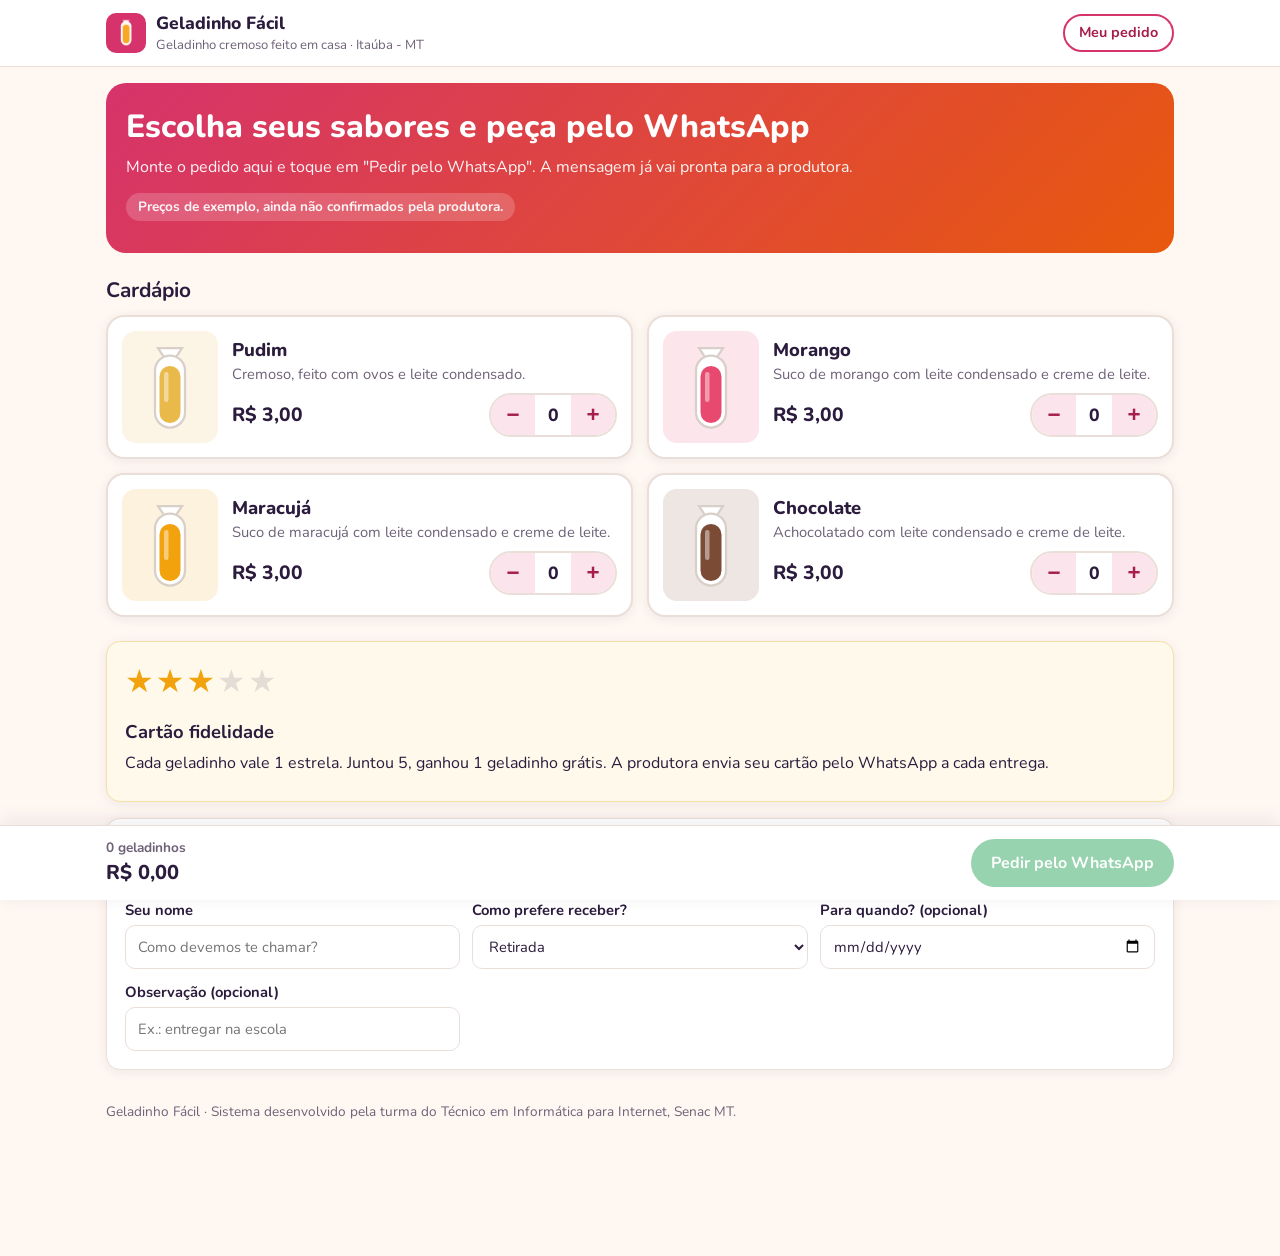
==== index.html @ 3bbc4252 "commit inicial" ====
<!DOCTYPE html>
<html lang="pt-BR">
<head>
  <meta charset="UTF-8">
  <meta name="viewport" content="width=device-width, initial-scale=1">
  <title>Geladinho Fácil | Cardápio</title>
  <meta name="description" content="Cardápio de geladinhos com pedido pelo WhatsApp.">
  <meta name="theme-color" content="#D6336C">
  <link rel="manifest" href="manifest.json">
  <link rel="icon" href="img/icone-192.png">
  <link rel="apple-touch-icon" href="img/icone-192.png">
  <link rel="preconnect" href="https://fonts.googleapis.com">
  <link rel="preconnect" href="https://fonts.gstatic.com" crossorigin>
  <link href="https://fonts.googleapis.com/css2?family=Nunito:wght@400;600;700;800&display=swap" rel="stylesheet">
  <link rel="stylesheet" href="css/style.css">
</head>
<body class="vitrine">
  <a class="pular" href="#catalogo">Pular para o cardápio</a>

  <header class="topo">
    <div class="container topo-conteudo">
      <div class="marca">
        <img src="img/icone-192.png" alt="" width="40" height="40">
        <div>
          <strong data-nome-negocio>Geladinho Fácil</strong>
          <small id="slogan">Geladinho cremoso feito em casa</small>
        </div>
      </div>
      <a class="btn btn-secundario btn-pequeno" href="#seu-pedido">Meu pedido</a>
    </div>
  </header>

  <main class="container">
    <section class="hero">
      <h1>Escolha seus sabores e peça pelo WhatsApp</h1>
      <p>Monte o pedido aqui e toque em "Pedir pelo WhatsApp". A mensagem já vai pronta para a produtora.</p>
      <p class="aviso-exemplo" id="aviso-exemplo" hidden>Preços de exemplo, ainda não confirmados pela produtora.</p>
    </section>

    <h2 class="titulo-secao">Cardápio</h2>
    <section id="catalogo" class="grade-sabores" aria-live="polite">
      <p class="vazio">Carregando cardápio...</p>
    </section>

    <section class="cartao cartao-fidelidade-info">
      <div class="estrelas grandes" aria-hidden="true"><span class="estrela cheia">★</span><span class="estrela cheia">★</span><span class="estrela cheia">★</span><span class="estrela">★</span><span class="estrela">★</span></div>
      <div>
        <h2>Cartão fidelidade</h2>
        <p id="regra-fidelidade">Cada geladinho vale 1 estrela.</p>
      </div>
    </section>

    <section class="cartao" id="seu-pedido">
      <h2>Seu pedido</h2>
      <div id="resumo"></div>
      <div class="form-grade">
        <label>Seu nome
          <input id="nome" autocomplete="name" required placeholder="Como devemos te chamar?">
        </label>
        <label>Como prefere receber?
          <select id="entrega">
            <option>Retirada</option>
            <option>Entrega</option>
          </select>
        </label>
        <label>Para quando? (opcional)
          <input id="data" type="date">
        </label>
        <label>Observação (opcional)
          <input id="obs" placeholder="Ex.: entregar na escola">
        </label>
      </div>
      <p class="erro-form" id="aviso" role="alert"></p>
    </section>
  </main>

  <div class="barra-carrinho" id="barra">
    <div class="container barra-conteudo">
      <div>
        <span id="qtd-total">0 geladinhos</span>
        <strong id="valor-total">R$ 0,00</strong>
      </div>
      <button id="btn-pedir" class="btn btn-whats" disabled>Pedir pelo WhatsApp</button>
    </div>
  </div>

  <footer class="rodape container">
    <p><span data-nome-negocio>Geladinho Fácil</span> · Sistema desenvolvido pela turma do Técnico em Informática para Internet, Senac MT.</p>
  </footer>

  <script src="js/util.js"></script>
  <script src="js/api.js"></script>
  <script src="js/vitrine.js"></script>
</body>
</html>
---- css/style.css ----
/* ==========================================================
   Geladinho Fácil - folha de estilo (mobile first)
   ========================================================== */

:root {
  --cor-primaria: #D6336C;
  --cor-primaria-escura: #A61E4D;
  --cor-primaria-clara: #FCE4EC;
  --cor-fundo: #FFF7F2;
  --cor-superficie: #FFFFFF;
  --cor-texto: #2B1B3D;
  --cor-suave: #6E6178;
  --cor-borda: #EADFD8;
  --cor-estrela: #F2A20C;
  --cor-sucesso: #2B8A3E;
  --cor-perigo: #C92A2A;
  --cor-alerta: #B35C00;
  --cor-whats: #1C9E50;
  --cor-whats-escura: #147A3D;
  --raio: 14px;
  --sombra: 0 2px 12px rgba(43, 27, 61, .07);
  --fonte: 'Nunito', system-ui, -apple-system, 'Segoe UI', Roboto, sans-serif;
}

* { box-sizing: border-box; }

html { scroll-behavior: smooth; }

body {
  margin: 0;
  font-family: var(--fonte);
  font-size: 16px;
  line-height: 1.5;
  color: var(--cor-texto);
  background: var(--cor-fundo);
}

h1, h2, h3 { line-height: 1.25; margin: 0 0 .5rem; }
h2 { font-size: 1.15rem; }
p { margin: 0 0 .5rem; }
img, svg { display: block; }
a { color: var(--cor-primaria-escura); }

:focus-visible { outline: 3px solid var(--cor-primaria); outline-offset: 2px; }

.pular {
  position: absolute; left: -999px; top: 8px; z-index: 100;
  background: var(--cor-texto); color: #fff; padding: 8px 12px; border-radius: 8px;
}
.pular:focus { left: 8px; }

.container { width: 100%; max-width: 1100px; margin: 0 auto; padding: 0 16px; }

.suave { color: var(--cor-suave); font-size: .92rem; }
.positivo { color: var(--cor-sucesso); }
.negativo { color: var(--cor-perigo); }
.alerta-texto { color: var(--cor-alerta); font-size: .92rem; margin-top: 8px; }
.vazio { color: var(--cor-suave); text-align: center; padding: 24px 8px; }
.link { font-weight: 700; font-size: .92rem; }

/* ---------- Botões ---------- */

.btn {
  display: inline-flex; align-items: center; justify-content: center; gap: 6px;
  min-height: 44px; padding: 10px 18px;
  border: 2px solid transparent; border-radius: 999px;
  font: inherit; font-weight: 700; text-decoration: none; cursor: pointer;
  transition: background .15s, transform .1s;
}
.btn:active { transform: scale(.98); }
.btn:disabled { opacity: .45; cursor: not-allowed; }
.btn small { font-weight: 600; opacity: .8; }
.btn-primario { background: var(--cor-primaria); color: #fff; }
.btn-primario:hover:not(:disabled) { background: var(--cor-primaria-escura); }
.btn-secundario { background: var(--cor-superficie); color: var(--cor-primaria-escura); border-color: var(--cor-primaria); }
.btn-secundario:hover:not(:disabled) { background: var(--cor-primaria-clara); }
.btn-whats { background: var(--cor-whats); color: #fff; }
.btn-whats:hover:not(:disabled) { background: var(--cor-whats-escura); }
.btn-perigo { background: var(--cor-superficie); color: var(--cor-perigo); border-color: var(--cor-perigo); }
.btn-texto { background: none; color: var(--cor-suave); padding: 6px 10px; text-decoration: underline; }
.btn-pequeno { min-height: 36px; padding: 6px 14px; font-size: .9rem; }

/* ---------- Cartões e formulários ---------- */

.cartao {
  background: var(--cor-superficie);
  border: 1px solid var(--cor-borda);
  border-radius: var(--raio);
  box-shadow: var(--sombra);
  padding: 18px;
  margin-bottom: 16px;
}

.form-grade { display: grid; gap: 12px; grid-template-columns: 1fr; }
.largura-total { grid-column: 1 / -1; }

label { display: flex; flex-direction: column; gap: 4px; font-weight: 700; font-size: .92rem; }
label.inline { flex-direction: row; align-items: center; gap: 8px; }

input, select, textarea {
  font: inherit; font-weight: 400; color: var(--cor-texto);
  min-height: 44px; padding: 8px 12px;
  border: 1.5px solid var(--cor-borda); border-radius: 10px; background: #fff;
}
input:focus, select:focus, textarea:focus { border-color: var(--cor-primaria); outline: none; box-shadow: 0 0 0 3px var(--cor-primaria-clara); }

.erro-form { color: var(--cor-perigo); font-weight: 700; min-height: 1px; margin: 0; }
.erro-form:empty { display: none; }
.total-previo { font-weight: 800; margin: 0; }

.badge {
  display: inline-block; padding: 2px 10px; border-radius: 999px;
  font-size: .8rem; font-weight: 800; white-space: nowrap;
}
.badge-novo { background: #E7F0FF; color: #1D4ED8; }
.badge-producao { background: #FFF3D6; color: #8A5300; }
.badge-entregue { background: #E3F6E8; color: var(--cor-sucesso); }
.badge-cancelado { background: #F1ECEF; color: var(--cor-suave); }
.badge-brinde { background: #FFF3D6; color: #8A5300; }

.novo-pedido summary { cursor: pointer; list-style: none; }
.novo-pedido summary::-webkit-details-marker { display: none; }
.novo-pedido summary h2 { margin: 0; color: var(--cor-primaria-escura); }
.novo-pedido[open] summary { margin-bottom: 12px; }

.confirmacao-fundo {
  position: fixed; inset: 0; z-index: 60; display: grid; place-items: center; padding: 16px;
  background: rgba(43, 27, 61, .45);
}
.confirmacao {
  width: 100%; max-width: 380px; background: var(--cor-superficie); border-radius: var(--raio);
  padding: 20px; box-shadow: 0 12px 40px rgba(0,0,0,.25); font-weight: 700;
}
.confirmacao .pedido-acoes { justify-content: flex-end; }

/* ---------- Tabelas ---------- */

.tabela-rolagem { overflow-x: auto; margin: 0 -4px; }
.tabela { width: 100%; border-collapse: collapse; font-size: .94rem; }
.tabela th, .tabela td { padding: 10px 8px; text-align: left; border-bottom: 1px solid var(--cor-borda); white-space: nowrap; }
.tabela th { font-size: .8rem; text-transform: uppercase; letter-spacing: .03em; color: var(--cor-suave); }
.tabela-dre td:nth-child(2), .tabela-dre th:nth-child(2), .tabela-dre td:nth-child(3), .tabela-dre th:nth-child(3) { text-align: right; }
.tabela-dre .subtotal td { font-weight: 800; background: #FBF5F2; }
.tabela-dre .detalhe td:first-child { padding-left: 24px; color: var(--cor-suave); }
.tabela-dre .total td { font-weight: 800; font-size: 1.05rem; border-top: 2px solid var(--cor-texto); }
.input-tabela { width: 90px; min-height: 36px; padding: 4px 8px; }
.ponto { display: inline-block; width: 10px; height: 10px; border-radius: 50%; margin-right: 8px; }

/* ---------- Indicadores ---------- */

.kpis { display: grid; grid-template-columns: repeat(2, 1fr); gap: 12px; margin-bottom: 16px; }
.kpi {
  display: flex; flex-direction: column; gap: 2px;
  background: var(--cor-superficie); border: 1px solid var(--cor-borda); border-radius: var(--raio);
  padding: 14px; box-shadow: var(--sombra); text-decoration: none; color: inherit;
}
a.kpi:hover { border-color: var(--cor-primaria); }
.kpi span { font-size: .85rem; color: var(--cor-suave); font-weight: 700; }
.kpi strong { font-size: 1.35rem; font-weight: 800; }
.kpi .kpi-texto { font-size: 1rem; }

.barras { display: grid; gap: 10px; margin-bottom: 12px; }
.barra-linha { display: grid; grid-template-columns: 84px 1fr 36px; align-items: center; gap: 8px; font-size: .92rem; }
.barra-linha strong { text-align: right; }
.barra-trilho { height: 14px; background: #F4ECE8; border-radius: 999px; overflow: hidden; }
.barra-valor { height: 100%; border-radius: 999px; min-width: 4px; }

/* ---------- Listas ---------- */

.lista-simples { list-style: none; margin: 0 0 8px; padding: 0; }
.lista-simples li {
  display: flex; align-items: center; justify-content: space-between; gap: 10px;
  padding: 8px 0; border-bottom: 1px solid var(--cor-borda);
}
.lista-simples li > span:nth-child(2) { flex: 1; }

.lista-compras { list-style: none; padding: 0; margin: 0 0 12px; }
.lista-compras li { display: flex; justify-content: space-between; align-items: center; padding: 8px 0; border-bottom: 1px solid var(--cor-borda); }
.lista-compras label { flex-direction: row; align-items: center; gap: 10px; font-weight: 400; font-size: 1rem; }
.lista-compras input { min-height: 22px; width: 22px; height: 22px; accent-color: var(--cor-primaria); }
.lista-compras input:checked + span { text-decoration: line-through; color: var(--cor-suave); }

.abas { display: flex; gap: 8px; overflow-x: auto; padding-bottom: 8px; margin-bottom: 8px; }
.aba {
  border: 1.5px solid var(--cor-borda); background: var(--cor-superficie); color: var(--cor-texto);
  border-radius: 999px; padding: 6px 14px; font: inherit; font-weight: 700; cursor: pointer; white-space: nowrap;
}
.aba span { color: var(--cor-suave); font-weight: 600; margin-left: 4px; }
.aba.ativa { background: var(--cor-texto); color: #fff; border-color: var(--cor-texto); }
.aba.ativa span { color: #fff; opacity: .8; }

.lista-pedidos { display: grid; gap: 10px; }
.pedido {
  display: flex; gap: 12px; background: var(--cor-superficie); border: 1px solid var(--cor-borda);
  border-radius: var(--raio); padding: 12px; box-shadow: var(--sombra);
}
.pedido-info { flex: 1; min-width: 0; }
.pedido-info p { margin: 2px 0; }
.pedido-linha { display: flex; justify-content: space-between; align-items: center; gap: 8px; flex-wrap: wrap; }
.pedido-acoes { display: flex; flex-wrap: wrap; gap: 8px; margin-top: 10px; }

.estrelas { display: inline-flex; gap: 2px; font-size: 1.4rem; line-height: 1; margin: 6px 0; }
.estrelas.grandes { font-size: 2rem; }
.estrela { color: #E6DCD6; }
.estrela.cheia { color: var(--cor-estrela); }

.grade-cartoes { display: grid; gap: 12px; }
.cartao-fidelidade { margin-bottom: 0; }
.cartao-fidelidade.tem-brinde { border-color: var(--cor-estrela); }
.busca { margin-bottom: 12px; }

.grade-botoes { display: flex; flex-wrap: wrap; gap: 10px; margin-top: 10px; }
.grade-botoes label.btn { flex-direction: row; font-size: 1rem; }

.barra-acoes { display: flex; flex-wrap: wrap; justify-content: space-between; align-items: center; gap: 10px; margin-bottom: 16px; }

.toast {
  position: fixed; left: 50%; bottom: 88px; transform: translate(-50%, 20px);
  background: var(--cor-texto); color: #fff; padding: 12px 18px; border-radius: 12px;
  font-weight: 700; box-shadow: 0 6px 24px rgba(0,0,0,.2);
  opacity: 0; pointer-events: none; transition: opacity .2s, transform .2s; z-index: 50;
  max-width: calc(100% - 32px);
}
.toast.visivel { opacity: 1; transform: translate(-50%, 0); }
.toast.erro { background: var(--cor-perigo); }
.toast.alerta { background: #5B4A66; }

/* ==========================================================
   VITRINE (cardápio do cliente)
   ========================================================== */

.vitrine { padding-bottom: 110px; }

.topo { position: sticky; top: 0; z-index: 20; background: rgba(255,255,255,.95); backdrop-filter: blur(6px); border-bottom: 1px solid var(--cor-borda); }
.topo-conteudo { display: flex; align-items: center; justify-content: space-between; gap: 12px; padding-top: 10px; padding-bottom: 10px; }
.marca { display: flex; align-items: center; gap: 10px; }
.marca img { border-radius: 10px; }
.marca strong { display: block; font-size: 1.1rem; font-weight: 800; }
.marca small { display: block; color: var(--cor-suave); font-size: .82rem; }

.hero {
  margin: 16px 0 24px; padding: 24px 20px; border-radius: 20px; color: #fff;
  background: linear-gradient(135deg, var(--cor-primaria) 0%, #E8590C 100%);
}
.hero h1 { font-size: 1.6rem; font-weight: 800; }
.hero p { opacity: .95; }
.aviso-exemplo { display: inline-block; background: rgba(255,255,255,.2); padding: 4px 12px; border-radius: 999px; font-size: .85rem; font-weight: 700; margin-top: 6px; }

.titulo-secao { font-size: 1.3rem; margin-bottom: 12px; }

.grade-sabores { display: grid; gap: 14px; grid-template-columns: 1fr; margin-bottom: 24px; }
.card-sabor {
  display: flex; gap: 14px; align-items: center;
  background: var(--cor-superficie); border: 2px solid var(--cor-borda); border-radius: 18px;
  padding: 14px; box-shadow: var(--sombra); transition: border-color .15s;
}
.card-sabor.selecionado { border-color: var(--cor-sabor); }
.card-sabor-imagem {
  flex: none; width: 96px; height: 112px; display: grid; place-items: center; border-radius: 14px;
  background: color-mix(in srgb, var(--cor-sabor) 14%, white);
}
.card-sabor-corpo { flex: 1; min-width: 0; }
.card-sabor h3 { font-size: 1.15rem; font-weight: 800; margin-bottom: 2px; }
.card-sabor-rodape { display: flex; justify-content: space-between; align-items: center; gap: 8px; margin-top: 8px; flex-wrap: wrap; }
.preco { font-size: 1.2rem; font-weight: 800; }

.stepper { display: inline-flex; align-items: center; border: 2px solid var(--cor-borda); border-radius: 999px; overflow: hidden; }
.stepper button {
  width: 44px; height: 40px; border: 0; background: var(--cor-primaria-clara); color: var(--cor-primaria-escura);
  font-size: 1.4rem; font-weight: 800; cursor: pointer;
}
.stepper button:hover { background: #F8C9D9; }
.stepper output { min-width: 36px; text-align: center; font-weight: 800; font-size: 1.1rem; }

.cartao-fidelidade-info { display: flex; gap: 16px; align-items: center; flex-wrap: wrap; background: #FFF9EC; border-color: #F6DFA6; }

.barra-carrinho {
  position: fixed; left: 0; right: 0; bottom: 0; z-index: 30;
  background: var(--cor-superficie); border-top: 1px solid var(--cor-borda);
  box-shadow: 0 -4px 20px rgba(43,27,61,.08); padding: 12px 0;
}
.barra-conteudo { display: flex; justify-content: space-between; align-items: center; gap: 12px; }
.barra-conteudo span { display: block; font-size: .85rem; color: var(--cor-suave); font-weight: 700; }
.barra-conteudo strong { font-size: 1.25rem; font-weight: 800; }
.barra-carrinho.ativa .btn-whats { animation: pulso 1.8s ease-in-out 1; }
@keyframes pulso { 50% { transform: scale(1.05); } }

.rodape { color: var(--cor-suave); font-size: .85rem; padding-top: 16px; padding-bottom: 16px; }

/* ==========================================================
   PAINEL (produtora)
   ========================================================== */

.painel { padding-bottom: 84px; }

.menu-lateral { display: none; }

.topo-painel {
  position: sticky; top: 0; z-index: 20; display: flex; align-items: center; justify-content: space-between; gap: 10px;
  padding: 14px 16px; background: rgba(255,247,242,.95); backdrop-filter: blur(6px); border-bottom: 1px solid var(--cor-borda);
}
.topo-painel h1 { font-size: 1.35rem; font-weight: 800; margin: 0; }
.selo-demo { background: #FFF3D6; color: #8A5300; font-size: .78rem; font-weight: 800; padding: 4px 10px; border-radius: 999px; }

#conteudo { padding: 16px; outline: none; max-width: 1100px; }

.menu-inferior {
  position: fixed; left: 0; right: 0; bottom: 0; z-index: 30;
  display: grid; grid-template-columns: repeat(5, 1fr);
  background: var(--cor-superficie); border-top: 1px solid var(--cor-borda);
  padding: 6px 4px calc(6px + env(safe-area-inset-bottom));
}
.menu-inferior a {
  display: flex; flex-direction: column; align-items: center; gap: 2px;
  padding: 6px 2px; border-radius: 12px; text-decoration: none;
  color: var(--cor-suave); font-size: .72rem; font-weight: 700;
}
.menu-inferior a.ativo { color: var(--cor-primaria); background: var(--cor-primaria-clara); }

.icone { width: 24px; height: 24px; fill: none; stroke: currentColor; stroke-width: 2; stroke-linecap: round; stroke-linejoin: round; flex: none; }

.grade-modulos { display: grid; grid-template-columns: repeat(2, 1fr); gap: 12px; }
.modulo {
  display: flex; flex-direction: column; align-items: flex-start; gap: 10px; padding: 16px;
  background: var(--cor-superficie); border: 1px solid var(--cor-borda); border-radius: var(--raio);
  text-decoration: none; color: var(--cor-texto); font-weight: 800; box-shadow: var(--sombra);
}
.modulo .icone { color: var(--cor-primaria); width: 28px; height: 28px; }

.duas-colunas { display: grid; gap: 16px; }
.duas-colunas .cartao { margin-bottom: 0; }
.boas-vindas { background: var(--cor-primaria-clara); border-color: #F8C9D9; }

/* ---------- Telas maiores ---------- */

@media (min-width: 640px) {
  .form-grade { grid-template-columns: repeat(2, 1fr); }
  .grade-sabores { grid-template-columns: repeat(2, 1fr); }
  .kpis { grid-template-columns: repeat(auto-fit, minmax(170px, 1fr)); }
  .grade-cartoes { grid-template-columns: repeat(auto-fill, minmax(280px, 1fr)); }
  .grade-modulos { grid-template-columns: repeat(3, 1fr); }
  .hero h1 { font-size: 2rem; }
}

@media (min-width: 960px) {
  .painel { padding-bottom: 0; }
  .app { display: grid; grid-template-columns: 250px 1fr; min-height: 100vh; }
  .menu-lateral {
    display: flex; flex-direction: column; gap: 20px; position: sticky; top: 0; height: 100vh;
    padding: 20px 14px; background: var(--cor-texto); color: #fff;
  }
  .menu-lateral .marca small { color: rgba(255,255,255,.65); }
  .menu-lateral ul { list-style: none; margin: 0; padding: 0; display: grid; gap: 4px; }
  .menu-lateral a {
    display: flex; align-items: center; gap: 12px; padding: 10px 12px; border-radius: 10px;
    color: rgba(255,255,255,.82); text-decoration: none; font-weight: 700;
  }
  .menu-lateral a:hover { background: rgba(255,255,255,.08); color: #fff; }
  .menu-lateral a.ativo { background: var(--cor-primaria); color: #fff; }
  .menu-lateral .link-cardapio { margin-top: auto; border: 1px solid rgba(255,255,255,.25); justify-content: center; }
  .menu-inferior { display: none; }
  .topo-painel { padding: 18px 28px; }
  #conteudo { padding: 24px 28px; }
  .duas-colunas { grid-template-columns: 1fr 1fr; }
  .form-grade { grid-template-columns: repeat(3, 1fr); }
  .toast { bottom: 24px; }
}
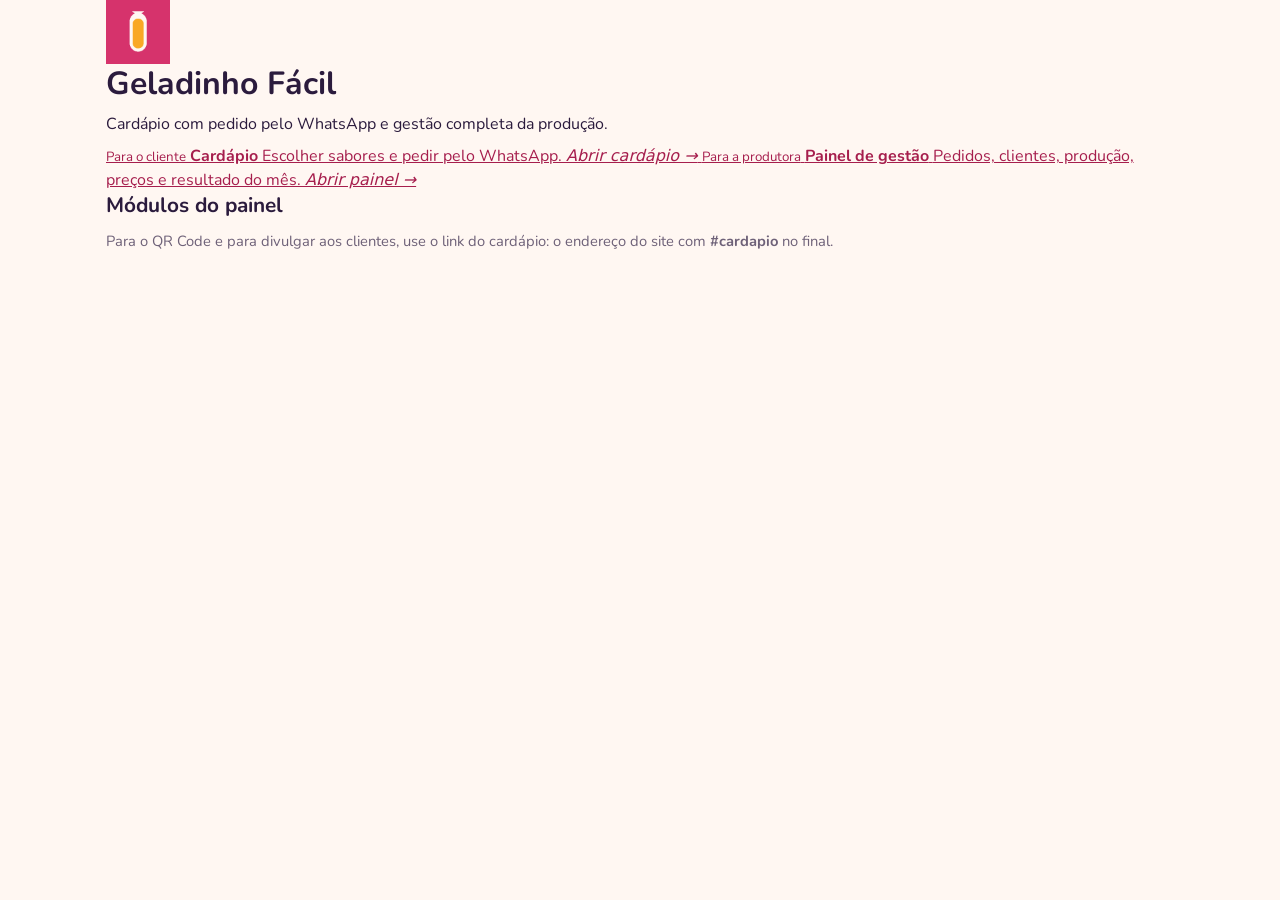
==== commit a464b866: "Add files via upload" ====
--- a/index.html
+++ b/index.html
@@ -4,7 +4,7 @@
   <meta charset="UTF-8">
   <meta name="viewport" content="width=device-width, initial-scale=1">
   <title>Geladinho Fácil | Cardápio</title>
-  <meta name="description" content="Cardápio de geladinhos com pedido pelo WhatsApp.">
+  <meta name="description" content="Cardápio de geladinhos com pedido pelo WhatsApp e painel de gestão da produtora.">
   <meta name="theme-color" content="#D6336C">
   <link rel="manifest" href="manifest.json">
   <link rel="icon" href="img/icone-192.png">
@@ -14,85 +14,171 @@
   <link href="https://fonts.googleapis.com/css2?family=Nunito:wght@400;600;700;800&display=swap" rel="stylesheet">
   <link rel="stylesheet" href="css/style.css">
 </head>
-<body class="vitrine">
-  <a class="pular" href="#catalogo">Pular para o cardápio</a>
+<body class="tela-inicial">
 
-  <header class="topo">
-    <div class="container topo-conteudo">
-      <div class="marca">
-        <img src="img/icone-192.png" alt="" width="40" height="40">
+  <!-- =====================================================
+       TELA INICIAL (endereço sem # ou #inicio-sistema)
+       ===================================================== -->
+  <div id="modo-inicio">
+    <main class="container inicio-sistema">
+      <header class="inicio-cabecalho">
+        <img src="img/icone-192.png" alt="" width="64" height="64">
         <div>
-          <strong data-nome-negocio>Geladinho Fácil</strong>
-          <small id="slogan">Geladinho cremoso feito em casa</small>
+          <h1 data-nome-negocio>Geladinho Fácil</h1>
+          <p>Cardápio com pedido pelo WhatsApp e gestão completa da produção.</p>
         </div>
-      </div>
-      <a class="btn btn-secundario btn-pequeno" href="#seu-pedido">Meu pedido</a>
-    </div>
-  </header>
+      </header>
 
-  <main class="container">
-    <section class="hero">
-      <h1>Escolha seus sabores e peça pelo WhatsApp</h1>
-      <p>Monte o pedido aqui e toque em "Pedir pelo WhatsApp". A mensagem já vai pronta para a produtora.</p>
-      <p class="aviso-exemplo" id="aviso-exemplo" hidden>Preços de exemplo, ainda não confirmados pela produtora.</p>
-    </section>
+      <section class="inicio-portas" aria-label="Escolha a área">
+        <a class="porta porta-cliente" href="#cardapio">
+          <small>Para o cliente</small>
+          <strong>Cardápio</strong>
+          <span>Escolher sabores e pedir pelo WhatsApp.</span>
+          <em>Abrir cardápio →</em>
+        </a>
+        <a class="porta porta-produtora" href="#painel">
+          <small>Para a produtora</small>
+          <strong>Painel de gestão</strong>
+          <span>Pedidos, clientes, produção, preços e resultado do mês.</span>
+          <em>Abrir painel →</em>
+        </a>
+      </section>
 
-    <h2 class="titulo-secao">Cardápio</h2>
-    <section id="catalogo" class="grade-sabores" aria-live="polite">
-      <p class="vazio">Carregando cardápio...</p>
-    </section>
+      <section>
+        <h2 class="titulo-secao">Módulos do painel</h2>
+        <div class="grade-modulos" id="atalhos-modulos"></div>
+      </section>
 
-    <section class="cartao cartao-fidelidade-info">
-      <div class="estrelas grandes" aria-hidden="true"><span class="estrela cheia">★</span><span class="estrela cheia">★</span><span class="estrela cheia">★</span><span class="estrela">★</span><span class="estrela">★</span></div>
-      <div>
-        <h2>Cartão fidelidade</h2>
-        <p id="regra-fidelidade">Cada geladinho vale 1 estrela.</p>
-      </div>
-    </section>
-
-    <section class="cartao" id="seu-pedido">
-      <h2>Seu pedido</h2>
-      <div id="resumo"></div>
-      <div class="form-grade">
-        <label>Seu nome
-          <input id="nome" autocomplete="name" required placeholder="Como devemos te chamar?">
-        </label>
-        <label>Como prefere receber?
-          <select id="entrega">
-            <option>Retirada</option>
-            <option>Entrega</option>
-          </select>
-        </label>
-        <label>Para quando? (opcional)
-          <input id="data" type="date">
-        </label>
-        <label>Observação (opcional)
-          <input id="obs" placeholder="Ex.: entregar na escola">
-        </label>
-      </div>
-      <p class="erro-form" id="aviso" role="alert"></p>
-    </section>
-  </main>
-
-  <div class="barra-carrinho" id="barra">
-    <div class="container barra-conteudo">
-      <div>
-        <span id="qtd-total">0 geladinhos</span>
-        <strong id="valor-total">R$ 0,00</strong>
-      </div>
-      <button id="btn-pedir" class="btn btn-whats" disabled>Pedir pelo WhatsApp</button>
-    </div>
+      <p class="suave inicio-dica">Para o QR Code e para divulgar aos clientes, use o link do cardápio: o endereço do site com <strong>#cardapio</strong> no final.</p>
+    </main>
   </div>
 
-  <footer class="rodape container">
-    <p><span data-nome-negocio>Geladinho Fácil</span> · Sistema desenvolvido pela turma do Técnico em Informática para Internet, Senac MT.</p>
-  </footer>
+  <!-- =====================================================
+       CARDÁPIO DO CLIENTE (endereço sem # ou #cardapio)
+       ===================================================== -->
+  <div id="modo-vitrine" hidden>
+    <a class="pular" href="#catalogo">Pular para o cardápio</a>
+
+    <header class="topo">
+      <div class="container topo-conteudo">
+        <div class="marca">
+          <img src="img/icone-192.png" alt="" width="40" height="40">
+          <div>
+            <strong data-nome-negocio>Geladinho Fácil</strong>
+            <small id="slogan">Geladinho cremoso feito em casa</small>
+          </div>
+        </div>
+        <a class="btn btn-secundario btn-pequeno" href="#seu-pedido">Meu pedido</a>
+      </div>
+    </header>
+
+    <main class="container">
+      <section class="hero">
+        <h1>Escolha seus sabores e peça pelo WhatsApp</h1>
+        <p>Monte o pedido aqui e toque em "Pedir pelo WhatsApp". A mensagem já vai pronta para a produtora.</p>
+        <p class="aviso-exemplo" id="aviso-exemplo" hidden>Preços de exemplo, ainda não confirmados pela produtora.</p>
+      </section>
+
+      <h2 class="titulo-secao">Cardápio</h2>
+      <section id="catalogo" class="grade-sabores" aria-live="polite">
+        <p class="vazio">Carregando cardápio...</p>
+      </section>
+
+      <section class="cartao cartao-fidelidade-info">
+        <div class="estrelas grandes" aria-hidden="true"><span class="estrela cheia">★</span><span class="estrela cheia">★</span><span class="estrela cheia">★</span><span class="estrela">★</span><span class="estrela">★</span></div>
+        <div>
+          <h2>Cartão fidelidade</h2>
+          <p id="regra-fidelidade">Cada geladinho vale 1 estrela.</p>
+        </div>
+      </section>
+
+      <section class="cartao" id="seu-pedido">
+        <h2>Seu pedido</h2>
+        <div id="resumo"></div>
+        <div class="form-grade">
+          <label>Seu nome
+            <input id="nome" autocomplete="name" required placeholder="Como devemos te chamar?">
+          </label>
+          <label>Como prefere receber?
+            <select id="entrega">
+              <option>Retirada</option>
+              <option>Entrega</option>
+            </select>
+          </label>
+          <label>Para quando? (opcional)
+            <input id="data" type="date">
+          </label>
+          <label>Observação (opcional)
+            <input id="obs" placeholder="Ex.: entregar na escola">
+          </label>
+        </div>
+        <p class="erro-form" id="aviso" role="alert"></p>
+      </section>
+    </main>
+
+    <div class="barra-carrinho" id="barra">
+      <div class="container barra-conteudo">
+        <div>
+          <span id="qtd-total">0 geladinhos</span>
+          <strong id="valor-total">R$ 0,00</strong>
+        </div>
+        <button id="btn-pedir" class="btn btn-whats" disabled>Pedir pelo WhatsApp</button>
+      </div>
+    </div>
+
+    <footer class="rodape container">
+      <p><span data-nome-negocio>Geladinho Fácil</span> · Sistema desenvolvido pela turma do Técnico em Informática para Internet, Senac MT.</p>
+      <p><a href="#painel">Área da produtora</a> · <a href="#inicio-sistema">Tela inicial</a></p>
+    </footer>
+  </div>
+
+  <!-- =====================================================
+       PAINEL DA PRODUTORA (#painel e #painel-<módulo>)
+       ===================================================== -->
+  <div id="modo-painel" hidden>
+    <div class="app">
+      <aside class="menu-lateral" aria-label="Menu principal">
+        <div class="marca">
+          <img src="img/icone-192.png" alt="" width="36" height="36">
+          <div>
+            <strong id="nome-negocio-menu">Geladinho Fácil</strong>
+            <small>Painel da produtora</small>
+          </div>
+        </div>
+        <nav>
+          <ul id="menu-lateral-lista"></ul>
+        </nav>
+        <a class="link-cardapio" href="#inicio-sistema">Tela inicial</a>
+        <a class="link-cardapio" href="#cardapio">Ver cardápio do cliente</a>
+      </aside>
+
+      <div class="principal">
+        <header class="topo-painel">
+          <h1 id="titulo-tela">Início</h1>
+          <span class="selo-demo" id="selo-demo" hidden>Dados de demonstração</span>
+        </header>
+        <main id="conteudo" tabindex="-1">
+          <p class="vazio">Carregando...</p>
+        </main>
+      </div>
+    </div>
+
+    <nav class="menu-inferior" id="menu-inferior" aria-label="Menu"></nav>
+  </div>
+
+  <div id="toast" class="toast" role="status" aria-live="polite"></div>
 
   <script src="js/util.js"></script>
   <script src="js/api.js"></script>
+  <script src="js/armazenamento.js"></script>
+  <script src="js/pedidos.js"></script>
+  <script src="js/fidelidade.js"></script>
+  <script src="js/producao.js"></script>
+  <script src="js/precificacao.js"></script>
+  <script src="js/financeiro.js"></script>
+  <script src="js/relatorios.js"></script>
+  <script src="js/painel.js"></script>
   <script src="js/vitrine.js"></script>
+  <script src="js/app.js"></script>
 </body>
 </html>
-
-
-
